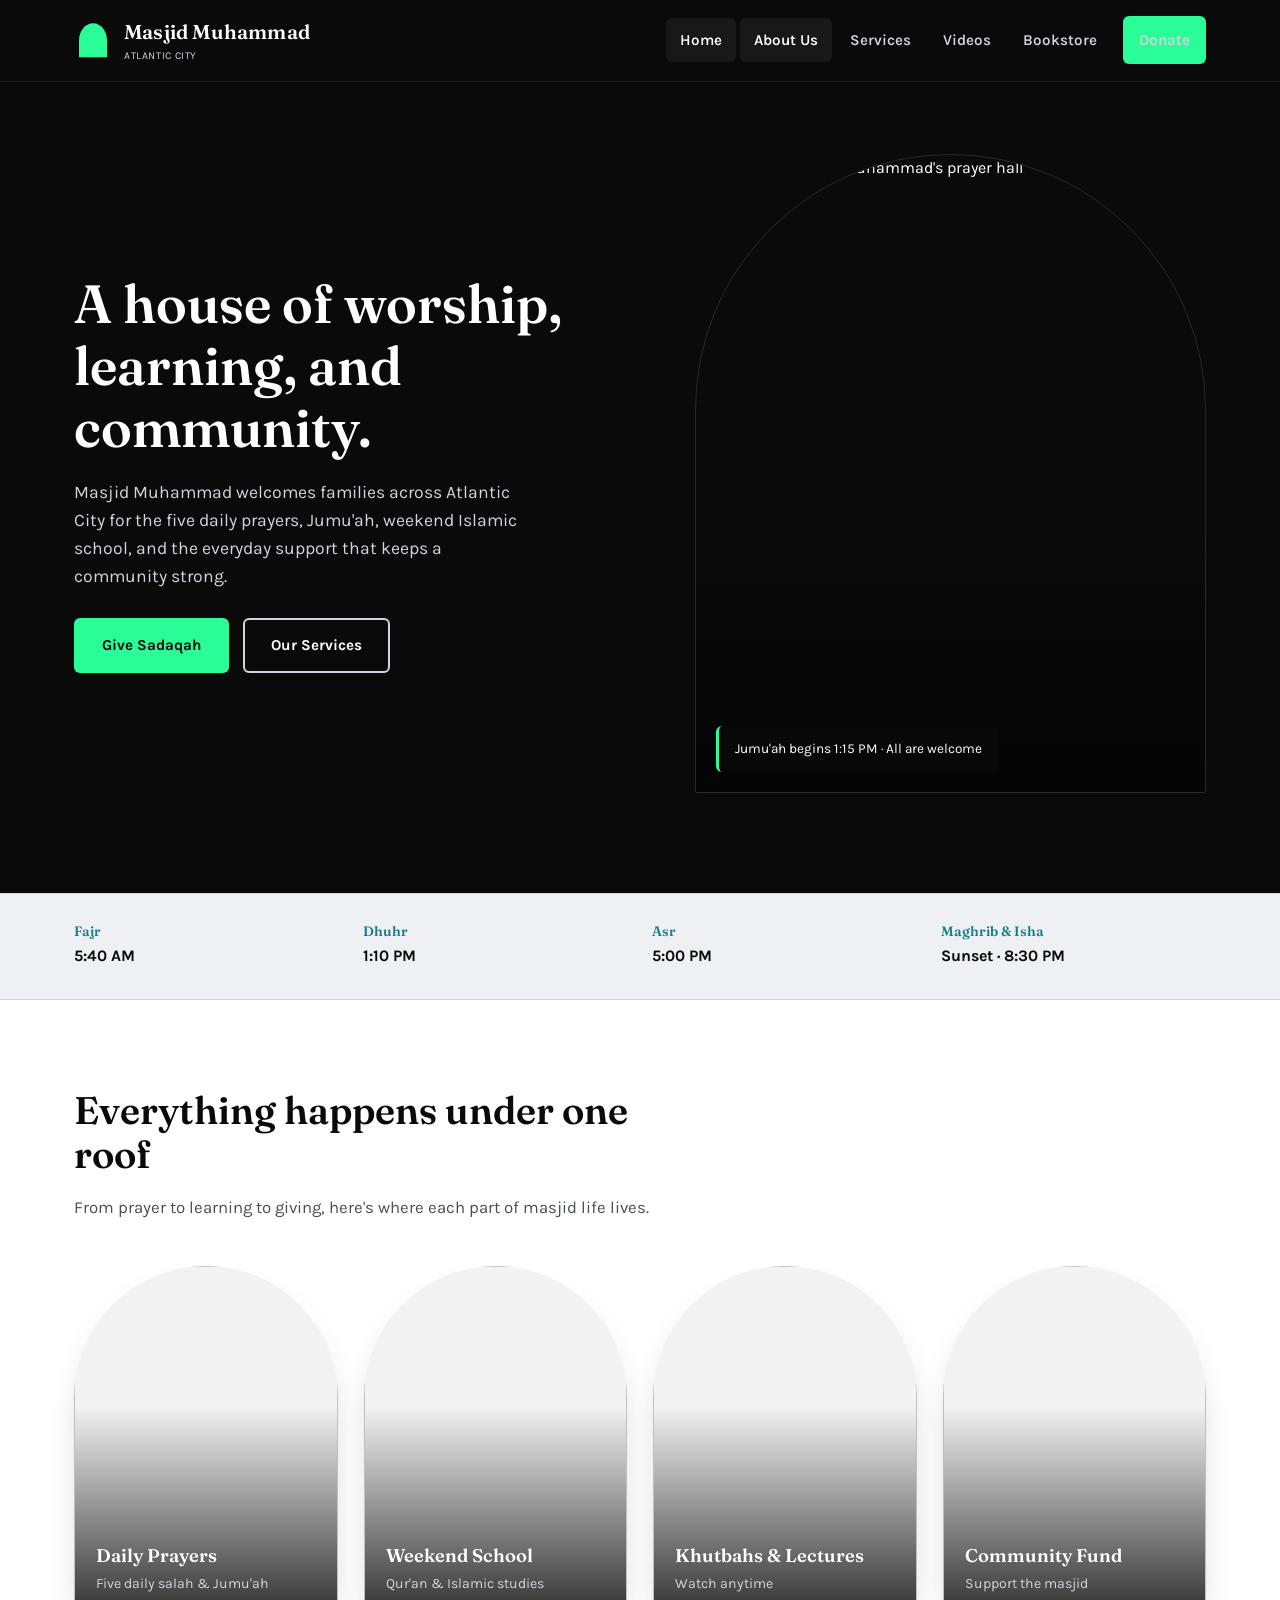
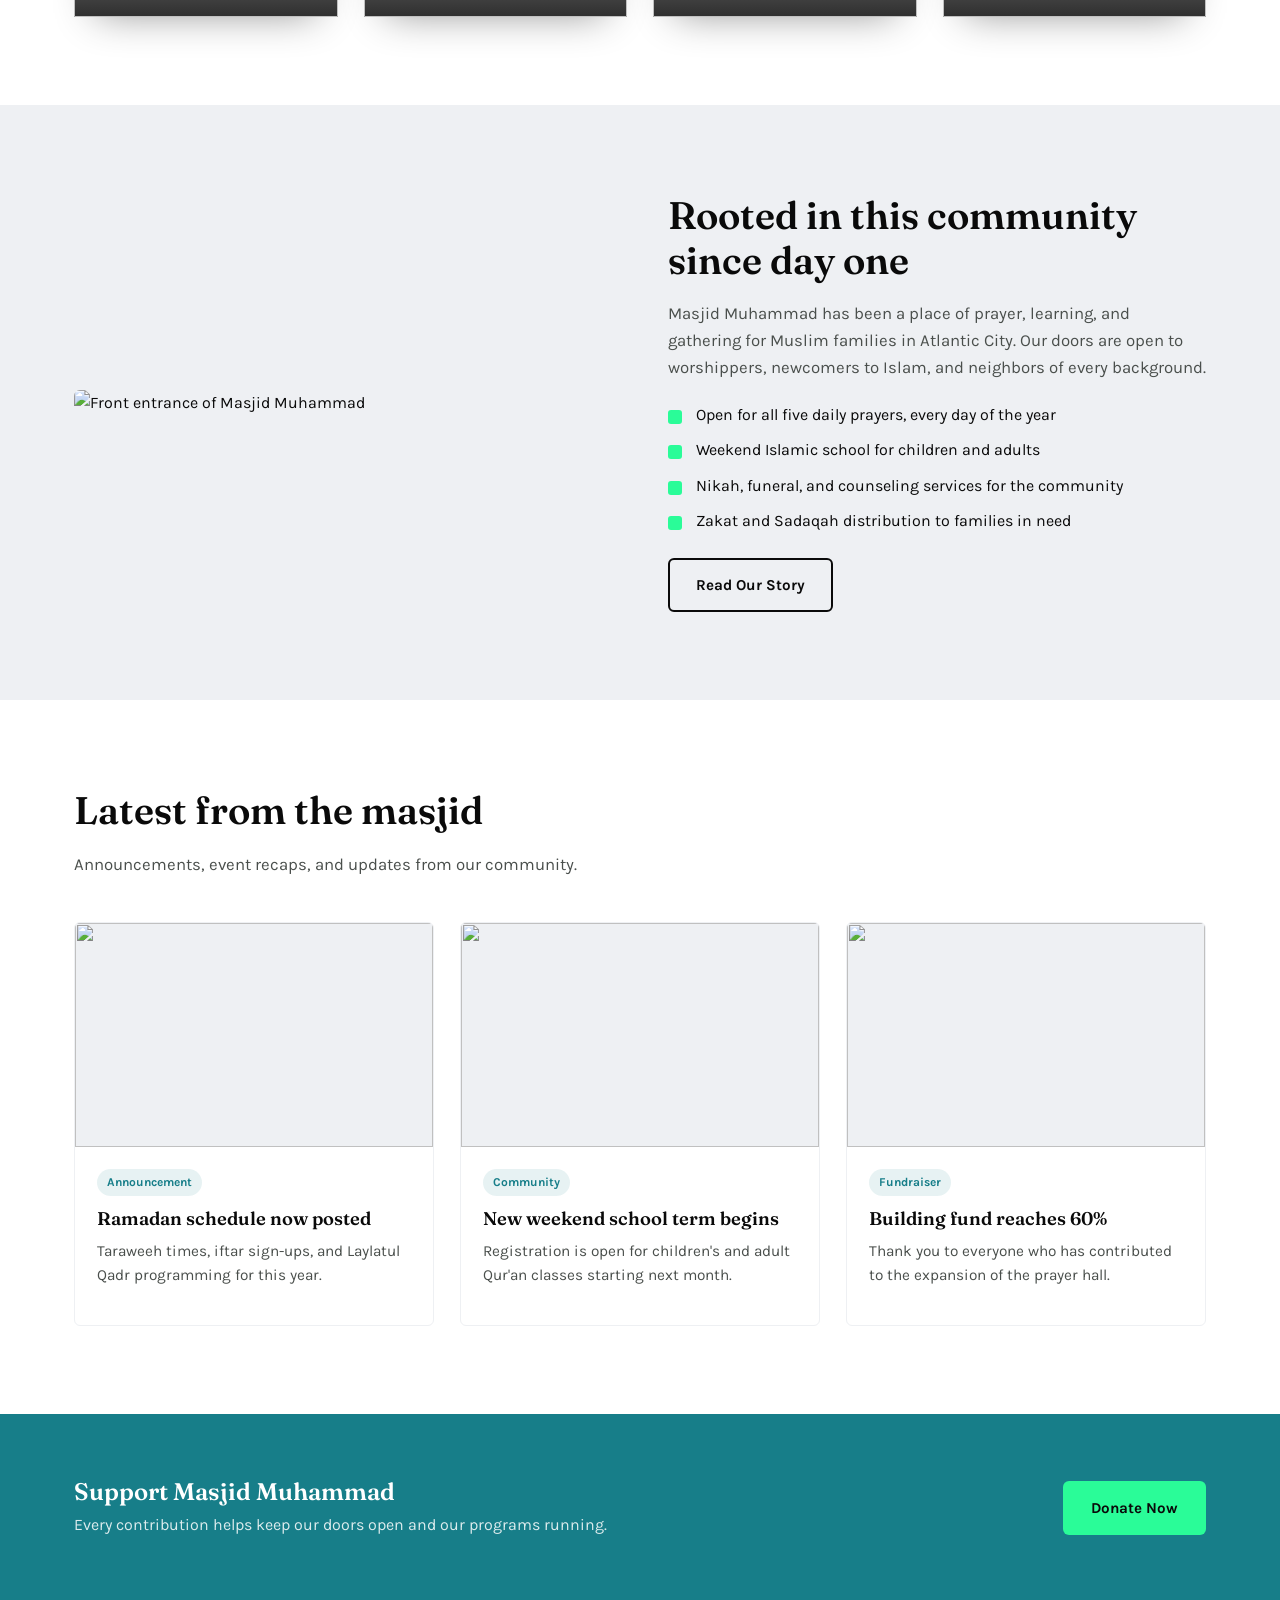
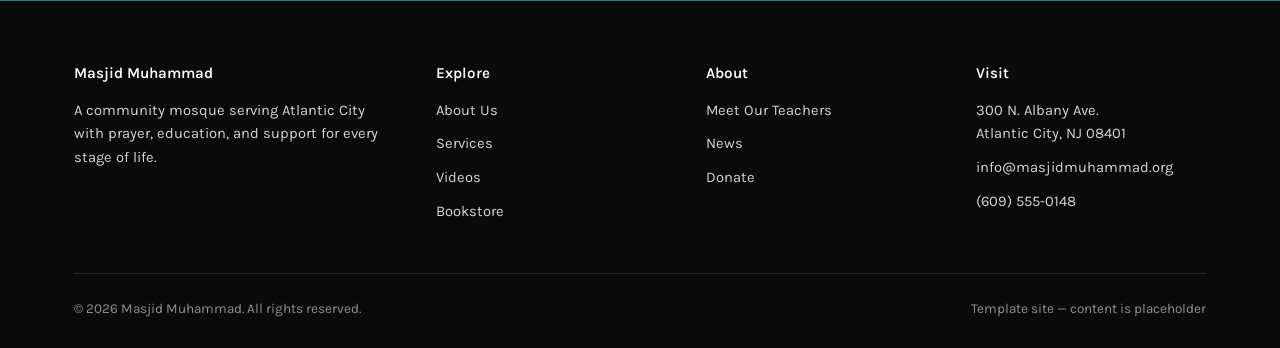
==== index.html @ 42c48ae3 "sandbox design. Will most likely do a full revamp redesign. This design is just for brainstorming pu" ====
<!doctype html>
<html lang="en">
<head>
<meta charset="UTF-8">
<meta name="viewport" content="width=device-width, initial-scale=1.0">
<title>Masjid Muhammad — Home</title>
<meta name="description" content="Masjid Muhammad is a community mosque offering daily prayers, weekend school, community services, and events for all.">
<link rel="preconnect" href="https://fonts.googleapis.com">
<link href="https://fonts.googleapis.com/css2?family=Fraunces:opsz,wght@9..144,500;9..144,600;9..144,700&family=Karla:wght@400;500;700;800&display=swap" rel="stylesheet">
<link rel="stylesheet" href="assets/style.css">
</head>
<body>

<header class="site-header">
  <div class="nav-row">
    <a href="index.html" class="brand">
      <span class="brand-mark" aria-hidden="true"></span>
      <span class="brand-text">Masjid Muhammad<small>ATLANTIC CITY</small></span>
    </a>
    <button class="nav-toggle" aria-label="Toggle menu" aria-expanded="false"><span></span></button>
    <nav class="main-nav">
      <ul>
        <li><a href="index.html">Home</a></li>
        <li class="has-dropdown">
          <a href="about/index.html">About Us</a>
          <div class="dropdown">
            <a href="about/index.html">Our Story</a>
            <a href="about/teachers.html">Meet Our Teachers</a>
            <a href="about/news.html">News</a>
          </div>
        </li>
        <li><a href="services.html">Services</a></li>
        <li><a href="videos.html">Videos</a></li>
        <li><a href="bookstore.html">Bookstore</a></li>
        <li class="nav-donate"><a href="donate.html" class="btn btn-primary">Donate</a></li>
      </ul>
    </nav>
  </div>
</header>

<section class="hero">
  <div class="container">
    <div class="hero-eyebrow-free">
      <h1>A house of worship, learning, and community.</h1>
      <p class="lede">Masjid Muhammad welcomes families across Atlantic City for the five daily prayers, Jumu'ah, weekend Islamic school, and the everyday support that keeps a community strong.</p>
      <div class="hero-actions">
        <a href="donate.html" class="btn btn-primary">Give Sadaqah</a>
        <a href="services.html" class="btn btn-outline">Our Services</a>
      </div>
    </div>
    <div class="hero-arch">
      <img src="https://picsum.photos/seed/masjid-hero/800/1000" alt="Interior of Masjid Muhammad's prayer hall">
      <div class="hero-badge">Jumu'ah begins 1:15 PM · All are welcome</div>
    </div>
  </div>
</section>

<div class="info-strip">
  <div class="container">
    <div class="info-item"><h4>Fajr</h4><p>5:40 AM</p></div>
    <div class="info-item"><h4>Dhuhr</h4><p>1:10 PM</p></div>
    <div class="info-item"><h4>Asr</h4><p>5:00 PM</p></div>
    <div class="info-item"><h4>Maghrib &amp; Isha</h4><p>Sunset · 8:30 PM</p></div>
  </div>
</div>

<section>
  <div class="container">
    <div class="section-head">
      <h2>Everything happens under one roof</h2>
      <p>From prayer to learning to giving, here's where each part of masjid life lives.</p>
    </div>
    <div class="box-grid">
      <a class="image-box" href="services.html">
        <img src="https://picsum.photos/seed/prayerhall/500/650" alt="">
        <div class="image-box-label"><h3>Daily Prayers</h3><span>Five daily salah &amp; Jumu'ah</span></div>
      </a>
      <a class="image-box" href="about/teachers.html">
        <img src="https://picsum.photos/seed/madrasa/500/650" alt="">
        <div class="image-box-label"><h3>Weekend School</h3><span>Qur'an &amp; Islamic studies</span></div>
      </a>
      <a class="image-box" href="videos.html">
        <img src="https://picsum.photos/seed/khutbah/500/650" alt="">
        <div class="image-box-label"><h3>Khutbahs &amp; Lectures</h3><span>Watch anytime</span></div>
      </a>
      <a class="image-box" href="donate.html">
        <img src="https://picsum.photos/seed/community/500/650" alt="">
        <div class="image-box-label"><h3>Community Fund</h3><span>Support the masjid</span></div>
      </a>
    </div>
  </div>
</section>

<section style="background:var(--slate-dim)">
  <div class="container two-col">
    <div>
      <img src="https://picsum.photos/seed/masjidexterior/700/500" alt="Front entrance of Masjid Muhammad" style="border-radius:var(--radius-sm);box-shadow:var(--shadow)">
    </div>
    <div>
      <div class="section-head" style="margin-bottom:20px">
        <h2>Rooted in this community since day one</h2>
        <p>Masjid Muhammad has been a place of prayer, learning, and gathering for Muslim families in Atlantic City. Our doors are open to worshippers, newcomers to Islam, and neighbors of every background.</p>
      </div>
      <ul class="list-check">
        <li>Open for all five daily prayers, every day of the year</li>
        <li>Weekend Islamic school for children and adults</li>
        <li>Nikah, funeral, and counseling services for the community</li>
        <li>Zakat and Sadaqah distribution to families in need</li>
      </ul>
      <div style="margin-top:24px"><a href="about/index.html" class="btn btn-dark">Read Our Story</a></div>
    </div>
  </div>
</section>

<section>
  <div class="container">
    <div class="section-head">
      <h2>Latest from the masjid</h2>
      <p>Announcements, event recaps, and updates from our community.</p>
    </div>
    <div class="card-grid cols-3">
      <a class="card" href="about/news.html">
        <div class="card-media"><img src="https://picsum.photos/seed/news1/500/320" alt=""></div>
        <div class="card-body">
          <span class="card-tag">Announcement</span>
          <h3>Ramadan schedule now posted</h3>
          <p>Taraweeh times, iftar sign-ups, and Laylatul Qadr programming for this year.</p>
        </div>
      </a>
      <a class="card" href="about/news.html">
        <div class="card-media"><img src="https://picsum.photos/seed/news2/500/320" alt=""></div>
        <div class="card-body">
          <span class="card-tag">Community</span>
          <h3>New weekend school term begins</h3>
          <p>Registration is open for children's and adult Qur'an classes starting next month.</p>
        </div>
      </a>
      <a class="card" href="about/news.html">
        <div class="card-media"><img src="https://picsum.photos/seed/news3/500/320" alt=""></div>
        <div class="card-body">
          <span class="card-tag">Fundraiser</span>
          <h3>Building fund reaches 60%</h3>
          <p>Thank you to everyone who has contributed to the expansion of the prayer hall.</p>
        </div>
      </a>
    </div>
  </div>
</section>

<div class="band">
  <div class="container">
    <div>
      <h2>Support Masjid Muhammad</h2>
      <p>Every contribution helps keep our doors open and our programs running.</p>
    </div>
    <a href="donate.html" class="btn btn-primary">Donate Now</a>
  </div>
</div>

<footer class="site-footer">
  <div class="container">
    <div class="footer-grid">
      <div class="footer-brand">
        <h4>Masjid Muhammad</h4>
        <p>A community mosque serving Atlantic City with prayer, education, and support for every stage of life.</p>
      </div>
      <div>
        <h4>Explore</h4>
        <ul>
          <li><a href="about/index.html">About Us</a></li>
          <li><a href="services.html">Services</a></li>
          <li><a href="videos.html">Videos</a></li>
          <li><a href="bookstore.html">Bookstore</a></li>
        </ul>
      </div>
      <div>
        <h4>About</h4>
        <ul>
          <li><a href="about/teachers.html">Meet Our Teachers</a></li>
          <li><a href="about/news.html">News</a></li>
          <li><a href="donate.html">Donate</a></li>
        </ul>
      </div>
      <div>
        <h4>Visit</h4>
        <ul>
          <li>300 N. Albany Ave.<br>Atlantic City, NJ 08401</li>
          <li>info@masjidmuhammad.org</li>
          <li>(609) 555-0148</li>
        </ul>
      </div>
    </div>
    <div class="footer-bottom">
      <span>&copy; 2026 Masjid Muhammad. All rights reserved.</span>
      <span>Template site — content is placeholder</span>
    </div>
  </div>
</footer>

<script src="assets/script.js"></script>
</body>
</html>
---- assets/style.css ----
/* =========================================================
   Masjid Muhammad — shared styles
   Palette: Black / Spring Green / Emerald / Pale Slate / Teal
   Type: Fraunces (display) + Karla (body)
   Motif: mihrab arch, used for image frames + dividers
   ========================================================= */

:root{
  --ink:        #0a0a0a;
  --ink-soft:   #171a18;
  --white:      #ffffff;
  --slate:      #d2d5dd;
  --slate-dim:  #eef0f3;
  --spring:     #2afc98;
  --emerald:    #16c172;
  --teal:       #177e89;

  --font-display: "Fraunces", Georgia, serif;
  --font-body: "Karla", -apple-system, BlinkMacSystemFont, sans-serif;

  --arch: 999px 999px 8px 8px;
  --radius-sm: 6px;
  --container: 1180px;

  --shadow: 0 18px 40px -22px rgba(0,0,0,0.45);
}

*,*::before,*::after{ box-sizing: border-box; }
html{ scroll-behavior: smooth; }
body{
  margin:0;
  font-family: var(--font-body);
  color: var(--ink);
  background: var(--white);
  line-height: 1.6;
  -webkit-font-smoothing: antialiased;
}
img{ max-width:100%; display:block; }
a{ color:inherit; text-decoration:none; }
ul{ margin:0; padding:0; list-style:none; }
h1,h2,h3,h4{
  font-family: var(--font-display);
  font-weight: 600;
  line-height: 1.15;
  margin: 0 0 0.5em;
  color: var(--ink);
}
p{ margin:0 0 1em; }
.container{
  max-width: var(--container);
  margin: 0 auto;
  padding: 0 24px;
}
section{ padding: 88px 0; }
@media (max-width: 720px){ section{ padding: 56px 0; } }

:focus-visible{
  outline: 3px solid var(--teal);
  outline-offset: 3px;
}

@media (prefers-reduced-motion: reduce){
  *{ animation-duration: 0.001ms !important; transition-duration: 0.001ms !important; scroll-behavior:auto !important; }
}

/* ---------- Buttons ---------- */
.btn{
  display:inline-flex;
  align-items:center;
  gap:8px;
  font-family: var(--font-body);
  font-weight: 700;
  font-size: 0.95rem;
  padding: 13px 26px;
  border-radius: var(--radius-sm);
  border: 2px solid transparent;
  cursor:pointer;
  transition: transform 0.15s ease, background 0.2s ease, border-color .2s ease, color .2s ease;
}
.btn:hover{ transform: translateY(-2px); }
.btn-primary{ background: var(--spring); color: var(--ink); }
.btn-primary:hover{ background: var(--emerald); color: var(--white); }
.btn-outline{ border-color: var(--slate); color: var(--white); }
.btn-outline:hover{ border-color: var(--spring); color: var(--spring); }
.btn-dark{ border-color: var(--ink); color: var(--ink); }
.btn-dark:hover{ background: var(--ink); color: var(--white); }
.btn-teal{ background: var(--teal); color: var(--white); }
.btn-teal:hover{ background: var(--ink); }

/* ---------- Header / Nav ---------- */
.site-header{
  position: sticky; top:0; z-index: 100;
  background: var(--ink);
  border-bottom: 1px solid rgba(255,255,255,0.08);
}
.nav-row{
  display:flex; align-items:center; justify-content:space-between;
  padding: 16px 24px;
  max-width: var(--container);
  margin: 0 auto;
}
.brand{
  display:flex; align-items:center; gap:12px;
  color: var(--white);
}
.brand-mark{
  width:38px; height:38px; flex:none;
  background: var(--spring);
  clip-path: path("M19 2 C 27 2 33 10 33 19 L33 36 L5 36 L5 19 C5 10 11 2 19 2 Z");
}
.brand-text{
  font-family: var(--font-display);
  font-size: 1.25rem;
  font-weight: 600;
  letter-spacing: 0.2px;
}
.brand-text small{
  display:block;
  font-family: var(--font-body);
  font-size: 0.65rem;
  font-weight: 400;
  color: var(--slate);
  letter-spacing: 0.06em;
}
.main-nav{ display:flex; align-items:center; gap: 4px; }
.main-nav > ul{ display:flex; align-items:center; gap:4px; }
.main-nav a{
  color: var(--slate);
  font-weight: 600;
  font-size: 0.95rem;
  padding: 10px 14px;
  border-radius: var(--radius-sm);
  transition: color .2s ease, background .2s ease;
  display:block;
}
.main-nav a:hover, .main-nav a.active{ color: var(--white); background: rgba(255,255,255,0.06); }
.has-dropdown{ position:relative; }
.dropdown{
  position:absolute; top: calc(100% + 8px); left:0;
  background: var(--white);
  min-width: 210px;
  border-radius: var(--radius-sm);
  box-shadow: var(--shadow);
  padding: 8px;
  opacity:0; visibility:hidden; transform: translateY(6px);
  transition: opacity .18s ease, transform .18s ease, visibility .18s ease;
}
.has-dropdown:hover .dropdown,
.has-dropdown:focus-within .dropdown{ opacity:1; visibility:visible; transform: translateY(0); }
.dropdown a{ color: var(--ink); padding: 10px 12px; }
.dropdown a:hover{ background: var(--slate-dim); color: var(--ink); }
.nav-donate{ margin-left: 8px; }
.nav-toggle{
  display:none;
  background:none; border:none; color:var(--white);
  width:40px; height:40px; cursor:pointer;
  align-items:center; justify-content:center;
}
.nav-toggle span, .nav-toggle::before, .nav-toggle::after{
  content:""; display:block; width:22px; height:2px; background: var(--white);
  transition: transform .2s ease, opacity .2s ease;
}
.nav-toggle span{ margin: 5px 0; }

@media (max-width: 940px){
  .nav-toggle{ display:flex; flex-direction:column; }
  .main-nav{
    position:fixed; inset: 65px 0 0 0;
    background: var(--ink);
    flex-direction:column; align-items:stretch;
    padding: 12px 24px 32px;
    transform: translateX(100%);
    transition: transform .25s ease;
    overflow-y:auto;
  }
  .main-nav.open{ transform: translateX(0); }
  .main-nav > ul{ flex-direction:column; align-items:stretch; gap:0; }
  .main-nav a{ padding: 14px 8px; border-bottom: 1px solid rgba(255,255,255,0.08); border-radius:0; }
  .dropdown{
    position:static; opacity:1; visibility:visible; transform:none;
    box-shadow:none; background:transparent; padding: 0 0 0 14px; display:none;
  }
  .has-dropdown.open .dropdown{ display:block; }
  .nav-donate{ margin: 14px 0 0; }
  .nav-donate .btn{ width:100%; justify-content:center; }
}

/* ---------- Hero ---------- */
.hero{
  background: var(--ink);
  color: var(--white);
  padding: 72px 0 100px;
  position:relative;
  overflow:hidden;
}
.hero .container{
  display:grid; grid-template-columns: 1.05fr 0.95fr; gap: 56px; align-items:center;
}
.hero-eyebrow-free h1{
  font-size: clamp(2.4rem, 4.2vw, 3.6rem);
  color: var(--white);
  margin-bottom: 0.35em;
}
.hero p.lede{ color: var(--slate); font-size: 1.1rem; max-width: 46ch; }
.hero-actions{ display:flex; gap:14px; flex-wrap:wrap; margin-top: 28px; }
.hero-arch{
  position:relative;
  aspect-ratio: 4/5;
  border-radius: var(--arch);
  overflow:hidden;
  border: 1px solid rgba(255,255,255,0.12);
}
.hero-arch img{ width:100%; height:100%; object-fit:cover; }
.hero-arch::after{
  content:"";
  position:absolute; inset:0;
  background: linear-gradient(180deg, rgba(0,0,0,0) 55%, rgba(0,0,0,0.55) 100%);
}
.hero-badge{
  position:absolute; left:20px; bottom:20px; z-index:2;
  background: rgba(10,10,10,0.7);
  backdrop-filter: blur(6px);
  color: var(--white);
  padding: 12px 16px;
  border-radius: var(--radius-sm);
  font-size: 0.85rem;
  border-left: 3px solid var(--spring);
}
@media (max-width: 900px){
  .hero .container{ grid-template-columns: 1fr; }
  .hero-arch{ order:-1; max-width: 340px; margin: 0 auto; }
}

/* ---------- Section headings ---------- */
.section-head{ max-width: 620px; margin-bottom: 44px; }
.section-head h2{ font-size: clamp(1.8rem, 3vw, 2.4rem); }
.section-head p{ color:#4a4f4c; font-size: 1.05rem; }
.section-head.on-dark p{ color: var(--slate); }
.section-head.center{ margin-left:auto; margin-right:auto; text-align:center; }

/* ---------- Image box grid (home) ---------- */
.box-grid{
  display:grid; grid-template-columns: repeat(4, 1fr); gap: 26px;
}
@media (max-width: 980px){ .box-grid{ grid-template-columns: repeat(2, 1fr); } }
@media (max-width: 560px){ .box-grid{ grid-template-columns: 1fr; } }

.image-box{
  position:relative;
  border-radius: var(--arch);
  overflow:hidden;
  aspect-ratio: 3/4;
  color: var(--white);
  box-shadow: var(--shadow);
}
.image-box img{ position:absolute; inset:0; width:100%; height:100%; object-fit:cover; transition: transform .4s ease; }
.image-box:hover img{ transform: scale(1.06); }
.image-box::before{
  content:"";
  position:absolute; inset:0;
  background: linear-gradient(180deg, rgba(10,10,10,0.05) 40%, rgba(10,10,10,0.85) 100%);
}
.image-box-label{
  position:absolute; left:0; right:0; bottom:0; padding: 22px;
  z-index:2;
}
.image-box-label h3{ color:var(--white); font-size:1.15rem; margin-bottom:4px; }
.image-box-label span{ color: var(--slate); font-size: 0.88rem; }

/* ---------- Cards ---------- */
.card-grid{ display:grid; gap:26px; }
.cols-3{ grid-template-columns: repeat(3, 1fr); }
.cols-2{ grid-template-columns: repeat(2, 1fr); }
@media (max-width: 900px){ .cols-3, .cols-2{ grid-template-columns: 1fr 1fr; } }
@media (max-width: 640px){ .cols-3, .cols-2{ grid-template-columns: 1fr; } }

.card{
  background: var(--white);
  border: 1px solid var(--slate-dim);
  border-radius: var(--radius-sm);
  overflow:hidden;
  display:flex; flex-direction:column;
}
.card-media{ aspect-ratio: 16/10; overflow:hidden; background: var(--slate-dim); }
.card-media img{ width:100%; height:100%; object-fit:cover; }
.card-body{ padding: 22px; flex:1; display:flex; flex-direction:column; }
.card-body h3{ font-size: 1.15rem; }
.card-body p{ color:#4a4f4c; font-size: 0.96rem; flex:1; }
.card-tag{
  align-self:flex-start;
  font-size: 0.75rem; font-weight:700;
  color: var(--teal);
  background: rgba(23,126,137,0.1);
  padding: 4px 10px; border-radius: 999px;
  margin-bottom: 12px;
}

/* ---------- Divider (arch silhouette) ---------- */
.arch-divider{
  height: 46px;
  background:
    radial-gradient(circle at 10% 0, transparent 22px, var(--ink) 23px) 0 0/64px 46px repeat-x;
}
.arch-divider.flip{ transform: scaleY(-1); }

/* ---------- Band (dark cta) ---------- */
.band{
  background: var(--teal);
  color: var(--white);
  padding: 64px 0;
}
.band .container{
  display:flex; align-items:center; justify-content:space-between; gap: 24px; flex-wrap:wrap;
}
.band h2{ color:var(--white); margin-bottom:6px; }
.band p{ color: rgba(255,255,255,0.85); margin:0; }

/* ---------- Info strip ---------- */
.info-strip{
  background: var(--slate-dim);
  border-top: 1px solid var(--slate);
  border-bottom: 1px solid var(--slate);
}
.info-strip .container{
  display:grid; grid-template-columns: repeat(4,1fr); gap: 24px; padding-top: 30px; padding-bottom:30px;
}
@media (max-width:800px){ .info-strip .container{ grid-template-columns: 1fr 1fr; } }
.info-item h4{ font-size: 0.85rem; text-transform:none; color: var(--teal); margin-bottom:4px; }
.info-item p{ margin:0; font-weight:700; }

/* ---------- Footer ---------- */
.site-footer{ background: var(--ink); color: var(--slate); padding: 64px 0 28px; }
.footer-grid{
  display:grid; grid-template-columns: 1.4fr 1fr 1fr 1fr; gap: 40px;
  padding-bottom: 40px; border-bottom: 1px solid rgba(255,255,255,0.1);
}
@media (max-width: 800px){ .footer-grid{ grid-template-columns: 1fr 1fr; } }
@media (max-width: 480px){ .footer-grid{ grid-template-columns: 1fr; } }
.footer-grid h4{ color: var(--white); font-family: var(--font-body); font-size: 0.95rem; margin-bottom: 16px; }
.footer-grid li{ margin-bottom: 10px; font-size: 0.92rem; }
.footer-grid a:hover{ color: var(--spring); }
.footer-bottom{
  display:flex; justify-content:space-between; flex-wrap:wrap; gap:12px;
  padding-top: 24px; font-size: 0.85rem; color: rgba(255,255,255,0.55);
}
.footer-brand p{ color: var(--slate); max-width: 34ch; font-size: 0.92rem; }

/* ---------- Page hero (interior pages) ---------- */
.page-hero{
  background: var(--ink); color: var(--white);
  padding: 64px 0 48px;
}
.page-hero h1{ color: var(--white); font-size: clamp(2rem, 3.6vw, 2.8rem); }
.page-hero .crumb{ color: var(--slate); font-size: 0.9rem; margin-bottom: 14px; }
.page-hero .crumb a:hover{ color: var(--spring); }
.page-hero p{ color: var(--slate); max-width: 60ch; margin:0; }

/* ---------- Utility ---------- */
.pill-nav{ display:flex; gap:10px; flex-wrap:wrap; }
.pill-nav button{
  font-family: var(--font-body); font-weight:700; font-size:0.88rem;
  padding: 9px 18px; border-radius:999px; border:1px solid var(--slate);
  background: var(--white); cursor:pointer; transition: all .2s ease;
}
.pill-nav button.active, .pill-nav button:hover{ background: var(--ink); color:var(--white); border-color:var(--ink); }

.two-col{ display:grid; grid-template-columns: 1fr 1fr; gap: 56px; align-items:center; }
@media (max-width: 860px){ .two-col{ grid-template-columns: 1fr; } }

.list-check li{ padding-left: 28px; position:relative; margin-bottom:10px; }
.list-check li::before{
  content:""; position:absolute; left:0; top:8px; width:14px; height:14px;
  border-radius:3px; background: var(--spring);
}
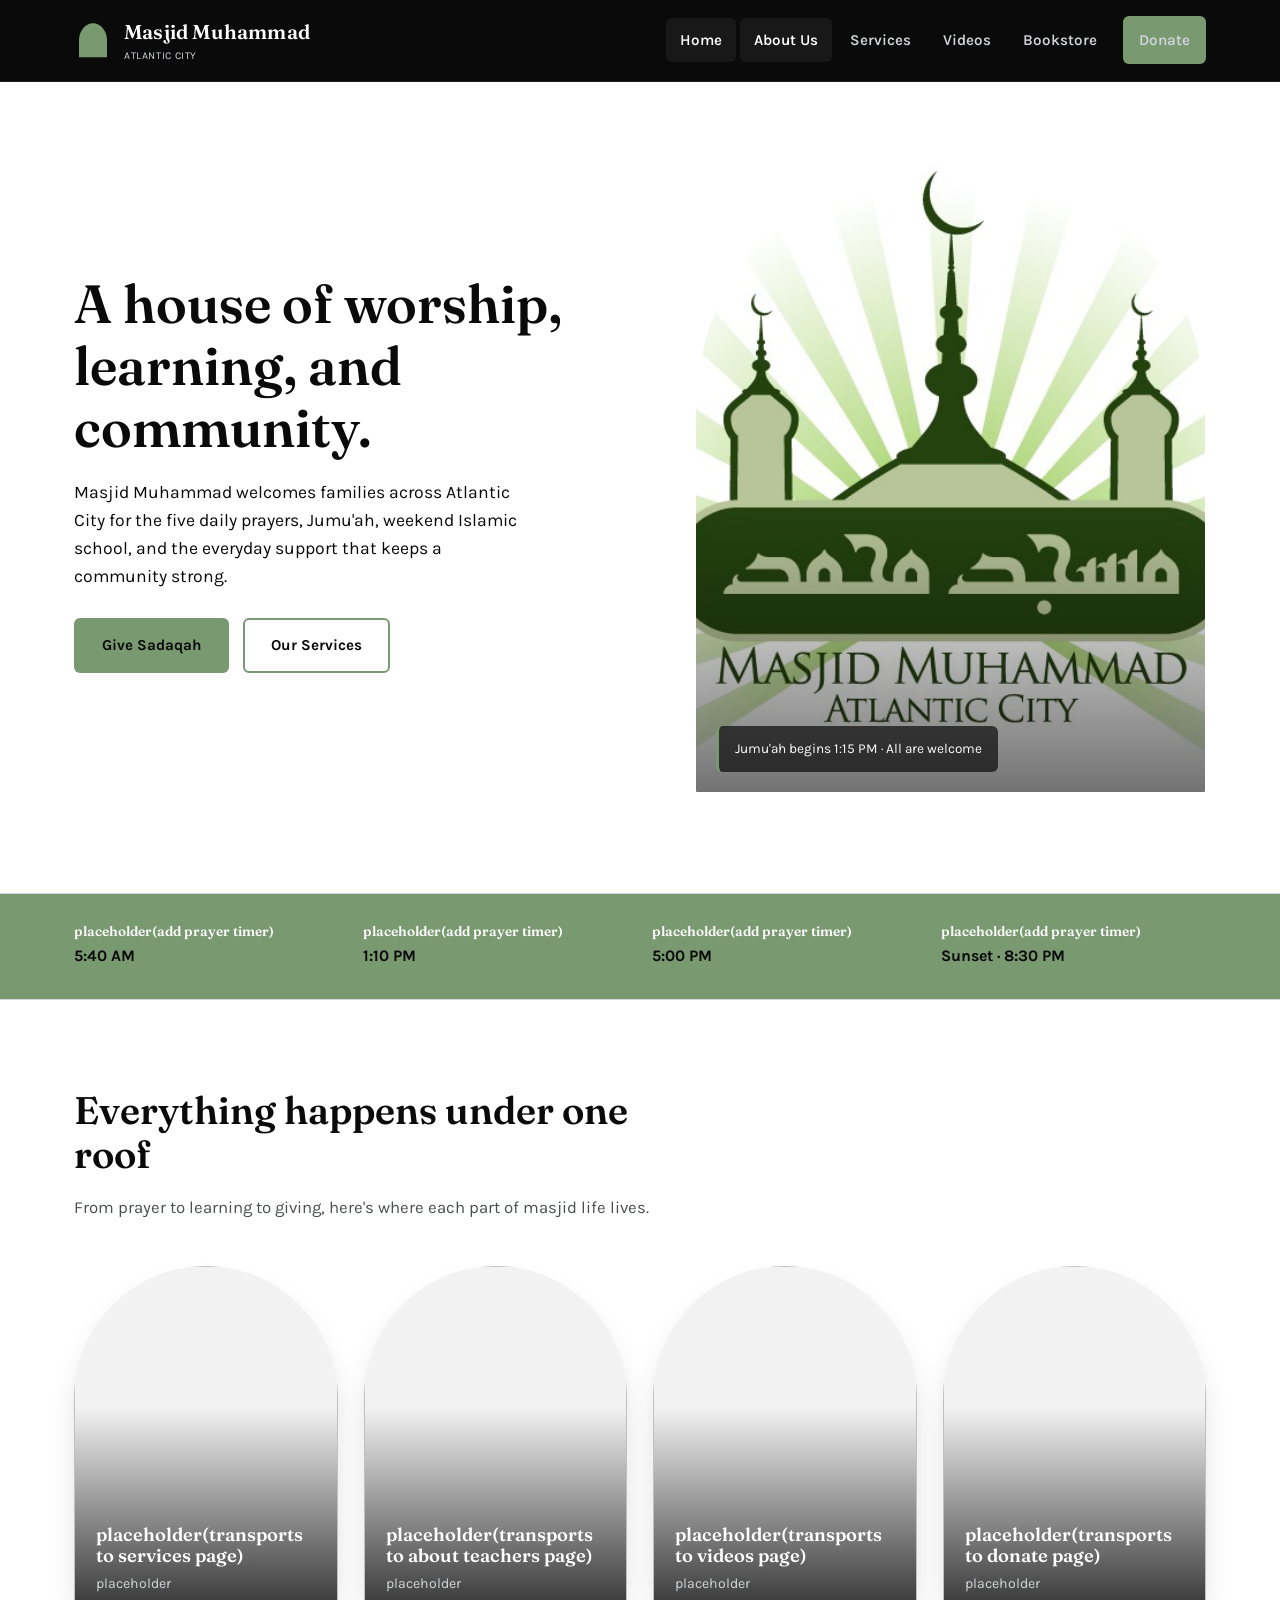
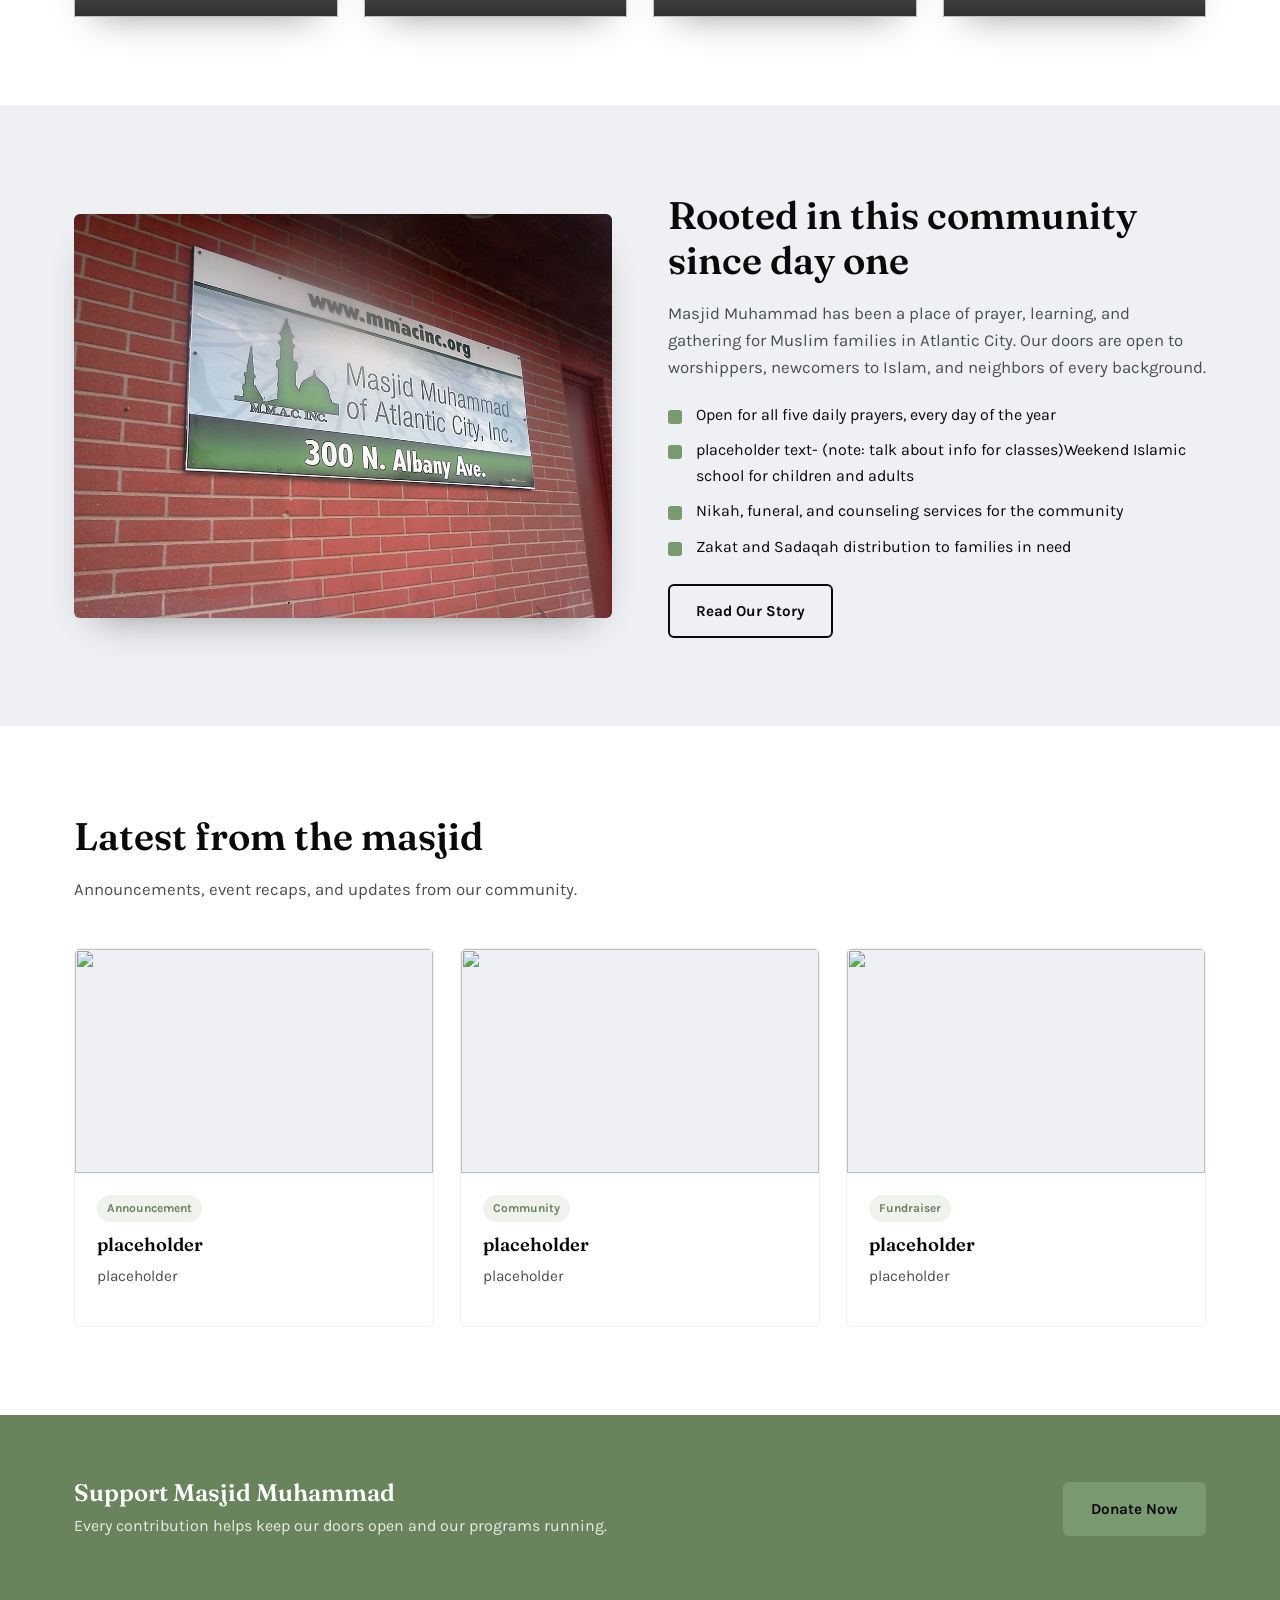
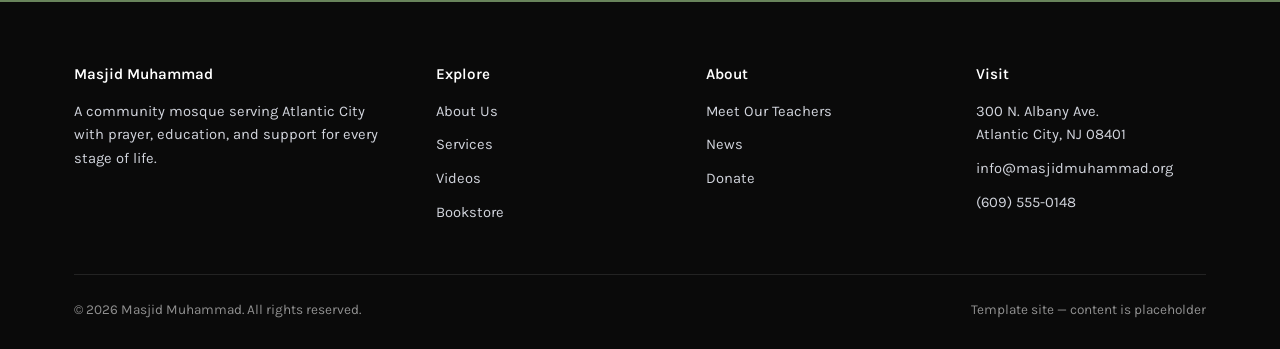
==== commit 0e2e1624: "finished the first outline, mostly working on the home page as of now, used ai to make cards and do " ====
--- a/index.html
+++ b/index.html
@@ -49,7 +49,7 @@
       </div>
     </div>
     <div class="hero-arch">
-      <img src="https://picsum.photos/seed/masjid-hero/800/1000" alt="Interior of Masjid Muhammad's prayer hall">
+      <img src="images/logo-mm.jpeg" alt="Interior of Masjid Muhammad's prayer hall">
       <div class="hero-badge">Jumu'ah begins 1:15 PM · All are welcome</div>
     </div>
   </div>
@@ -57,10 +57,10 @@
 
 <div class="info-strip">
   <div class="container">
-    <div class="info-item"><h4>Fajr</h4><p>5:40 AM</p></div>
-    <div class="info-item"><h4>Dhuhr</h4><p>1:10 PM</p></div>
-    <div class="info-item"><h4>Asr</h4><p>5:00 PM</p></div>
-    <div class="info-item"><h4>Maghrib &amp; Isha</h4><p>Sunset · 8:30 PM</p></div>
+    <div class="info-item"><h4>placeholder(add prayer timer)</h4><p>5:40 AM</p></div>
+    <div class="info-item"><h4>placeholder(add prayer timer)</h4><p>1:10 PM</p></div>
+    <div class="info-item"><h4>placeholder(add prayer timer)</h4><p>5:00 PM</p></div>
+    <div class="info-item"><h4>placeholder(add prayer timer)  </h4><p>Sunset · 8:30 PM</p></div>
   </div>
 </div>
 
@@ -73,19 +73,19 @@
     <div class="box-grid">
       <a class="image-box" href="services.html">
         <img src="https://picsum.photos/seed/prayerhall/500/650" alt="">
-        <div class="image-box-label"><h3>Daily Prayers</h3><span>Five daily salah &amp; Jumu'ah</span></div>
+        <div class="image-box-label"><h3>placeholder(transports to services page)</h3><span>placeholder</span></div>
       </a>
       <a class="image-box" href="about/teachers.html">
         <img src="https://picsum.photos/seed/madrasa/500/650" alt="">
-        <div class="image-box-label"><h3>Weekend School</h3><span>Qur'an &amp; Islamic studies</span></div>
+        <div class="image-box-label"><h3>placeholder(transports to about teachers page)</h3><span>placeholder</span></div>
       </a>
       <a class="image-box" href="videos.html">
         <img src="https://picsum.photos/seed/khutbah/500/650" alt="">
-        <div class="image-box-label"><h3>Khutbahs &amp; Lectures</h3><span>Watch anytime</span></div>
+        <div class="image-box-label"><h3>placeholder(transports to videos page)</h3><span>placeholder</span></div>
       </a>
       <a class="image-box" href="donate.html">
         <img src="https://picsum.photos/seed/community/500/650" alt="">
-        <div class="image-box-label"><h3>Community Fund</h3><span>Support the masjid</span></div>
+        <div class="image-box-label"><h3>placeholder(transports to donate page)</h3><span>placeholder</span></div>
       </a>
     </div>
   </div>
@@ -94,7 +94,7 @@
 <section style="background:var(--slate-dim)">
   <div class="container two-col">
     <div>
-      <img src="https://picsum.photos/seed/masjidexterior/700/500" alt="Front entrance of Masjid Muhammad" style="border-radius:var(--radius-sm);box-shadow:var(--shadow)">
+      <img src="/images/mmac.jpg" alt="Front entrance of Masjid Muhammad" style="border-radius:var(--radius-sm);box-shadow:var(--shadow)">
     </div>
     <div>
       <div class="section-head" style="margin-bottom:20px">
@@ -103,7 +103,7 @@
       </div>
       <ul class="list-check">
         <li>Open for all five daily prayers, every day of the year</li>
-        <li>Weekend Islamic school for children and adults</li>
+        <li>placeholder text- (note: talk about info for classes)Weekend Islamic school for children and adults</li>
         <li>Nikah, funeral, and counseling services for the community</li>
         <li>Zakat and Sadaqah distribution to families in need</li>
       </ul>
@@ -123,24 +123,24 @@
         <div class="card-media"><img src="https://picsum.photos/seed/news1/500/320" alt=""></div>
         <div class="card-body">
           <span class="card-tag">Announcement</span>
-          <h3>Ramadan schedule now posted</h3>
-          <p>Taraweeh times, iftar sign-ups, and Laylatul Qadr programming for this year.</p>
+          <h3>placeholder</h3>
+          <p>placeholder</p>
         </div>
       </a>
       <a class="card" href="about/news.html">
         <div class="card-media"><img src="https://picsum.photos/seed/news2/500/320" alt=""></div>
         <div class="card-body">
           <span class="card-tag">Community</span>
-          <h3>New weekend school term begins</h3>
-          <p>Registration is open for children's and adult Qur'an classes starting next month.</p>
+          <h3>placeholder</h3>
+          <p>placeholder</p>
         </div>
       </a>
       <a class="card" href="about/news.html">
         <div class="card-media"><img src="https://picsum.photos/seed/news3/500/320" alt=""></div>
         <div class="card-body">
           <span class="card-tag">Fundraiser</span>
-          <h3>Building fund reaches 60%</h3>
-          <p>Thank you to everyone who has contributed to the expansion of the prayer hall.</p>
+          <h3>placeholder</h3>
+          <p>placeholder</p>
         </div>
       </a>
     </div>
@@ -199,4 +199,4 @@
 
 <script src="assets/script.js"></script>
 </body>
-</html>
+</html>
--- a/assets/style.css
+++ b/assets/style.css
@@ -1,6 +1,6 @@
 /* =========================================================
    Masjid Muhammad — shared styles
-   Palette: Black / Spring Green / Emerald / Pale Slate / Teal
+   Palette: Black / Sage Green / Forest Green / Pale Slate / Dusty Olive
    Type: Fraunces (display) + Karla (body)
    Motif: mihrab arch, used for image frames + dividers
    ========================================================= */
@@ -11,9 +11,9 @@
   --white:      #ffffff;
   --slate:      #d2d5dd;
   --slate-dim:  #eef0f3;
-  --spring:     #2afc98;
-  --emerald:    #16c172;
-  --teal:       #177e89;
+  --sage-green:    #799970;
+  --forest-green:  #3B8830;
+  --dusty-olive:   #69845C;
 
   --font-display: "Fraunces", Georgia, serif;
   --font-body: "Karla", -apple-system, BlinkMacSystemFont, sans-serif;
@@ -55,7 +55,7 @@
 @media (max-width: 720px){ section{ padding: 56px 0; } }
 
 :focus-visible{
-  outline: 3px solid var(--teal);
+  outline: 3px solid var(--dusty-olive);
   outline-offset: 3px;
 }
 
@@ -78,14 +78,14 @@
   transition: transform 0.15s ease, background 0.2s ease, border-color .2s ease, color .2s ease;
 }
 .btn:hover{ transform: translateY(-2px); }
-.btn-primary{ background: var(--spring); color: var(--ink); }
-.btn-primary:hover{ background: var(--emerald); color: var(--white); }
-.btn-outline{ border-color: var(--slate); color: var(--white); }
-.btn-outline:hover{ border-color: var(--spring); color: var(--spring); }
+.btn-primary{ background: var(--sage-green); color: var(--ink); }
+.btn-primary:hover{ background: var(--forest-green); color: var(--white); }
+.btn-outline{ border-color: var(--sage-green); color: var(--ink); }
+.btn-outline:hover{ border-color: var(--forest-green); color: var(--sage-green); }
 .btn-dark{ border-color: var(--ink); color: var(--ink); }
 .btn-dark:hover{ background: var(--ink); color: var(--white); }
-.btn-teal{ background: var(--teal); color: var(--white); }
-.btn-teal:hover{ background: var(--ink); }
+.btn-dusty-olive{ background: var(--dusty-olive); color: var(--white); }
+.btn-dusty-olive:hover{ background: var(--ink); }
 
 /* ---------- Header / Nav ---------- */
 .site-header{
@@ -105,7 +105,7 @@
 }
 .brand-mark{
   width:38px; height:38px; flex:none;
-  background: var(--spring);
+  background: var(--sage-green);
   clip-path: path("M19 2 C 27 2 33 10 33 19 L33 36 L5 36 L5 19 C5 10 11 2 19 2 Z");
 }
 .brand-text{
@@ -187,7 +187,7 @@
 
 /* ---------- Hero ---------- */
 .hero{
-  background: var(--ink);
+  background: var(--white);
   color: var(--white);
   padding: 72px 0 100px;
   position:relative;
@@ -198,10 +198,10 @@
 }
 .hero-eyebrow-free h1{
   font-size: clamp(2.4rem, 4.2vw, 3.6rem);
-  color: var(--white);
+  color: var(--ink);
   margin-bottom: 0.35em;
 }
-.hero p.lede{ color: var(--slate); font-size: 1.1rem; max-width: 46ch; }
+.hero p.lede{ color: var(--ink); font-size: 1.1rem; max-width: 46ch; }
 .hero-actions{ display:flex; gap:14px; flex-wrap:wrap; margin-top: 28px; }
 .hero-arch{
   position:relative;
@@ -224,7 +224,7 @@
   padding: 12px 16px;
   border-radius: var(--radius-sm);
   font-size: 0.85rem;
-  border-left: 3px solid var(--spring);
+  border-left: 3px solid var(--sage-green);
 }
 @media (max-width: 900px){
   .hero .container{ grid-template-columns: 1fr; }
@@ -289,8 +289,8 @@
 .card-tag{
   align-self:flex-start;
   font-size: 0.75rem; font-weight:700;
-  color: var(--teal);
-  background: rgba(23,126,137,0.1);
+  color: var(--dusty-olive);
+  background: rgba(105,132,92,0.1);
   padding: 4px 10px; border-radius: 999px;
   margin-bottom: 12px;
 }
@@ -305,7 +305,7 @@
 
 /* ---------- Band (dark cta) ---------- */
 .band{
-  background: var(--teal);
+  background: var(--dusty-olive);
   color: var(--white);
   padding: 64px 0;
 }
@@ -317,7 +317,7 @@
 
 /* ---------- Info strip ---------- */
 .info-strip{
-  background: var(--slate-dim);
+  background: var(--sage-green);
   border-top: 1px solid var(--slate);
   border-bottom: 1px solid var(--slate);
 }
@@ -325,7 +325,7 @@
   display:grid; grid-template-columns: repeat(4,1fr); gap: 24px; padding-top: 30px; padding-bottom:30px;
 }
 @media (max-width:800px){ .info-strip .container{ grid-template-columns: 1fr 1fr; } }
-.info-item h4{ font-size: 0.85rem; text-transform:none; color: var(--teal); margin-bottom:4px; }
+.info-item h4{ font-size: 0.85rem; text-transform:none; color: var(--white); margin-bottom:4px; }
 .info-item p{ margin:0; font-weight:700; }
 
 /* ---------- Footer ---------- */
@@ -338,7 +338,7 @@
 @media (max-width: 480px){ .footer-grid{ grid-template-columns: 1fr; } }
 .footer-grid h4{ color: var(--white); font-family: var(--font-body); font-size: 0.95rem; margin-bottom: 16px; }
 .footer-grid li{ margin-bottom: 10px; font-size: 0.92rem; }
-.footer-grid a:hover{ color: var(--spring); }
+.footer-grid a:hover{ color: var(--sage-green); }
 .footer-bottom{
   display:flex; justify-content:space-between; flex-wrap:wrap; gap:12px;
   padding-top: 24px; font-size: 0.85rem; color: rgba(255,255,255,0.55);
@@ -352,7 +352,7 @@
 }
 .page-hero h1{ color: var(--white); font-size: clamp(2rem, 3.6vw, 2.8rem); }
 .page-hero .crumb{ color: var(--slate); font-size: 0.9rem; margin-bottom: 14px; }
-.page-hero .crumb a:hover{ color: var(--spring); }
+.page-hero .crumb a:hover{ color: var(--sage-green); }
 .page-hero p{ color: var(--slate); max-width: 60ch; margin:0; }
 
 /* ---------- Utility ---------- */
@@ -370,5 +370,5 @@
 .list-check li{ padding-left: 28px; position:relative; margin-bottom:10px; }
 .list-check li::before{
   content:""; position:absolute; left:0; top:8px; width:14px; height:14px;
-  border-radius:3px; background: var(--spring);
-}
+  border-radius:3px; background: var(--sage-green);
+}
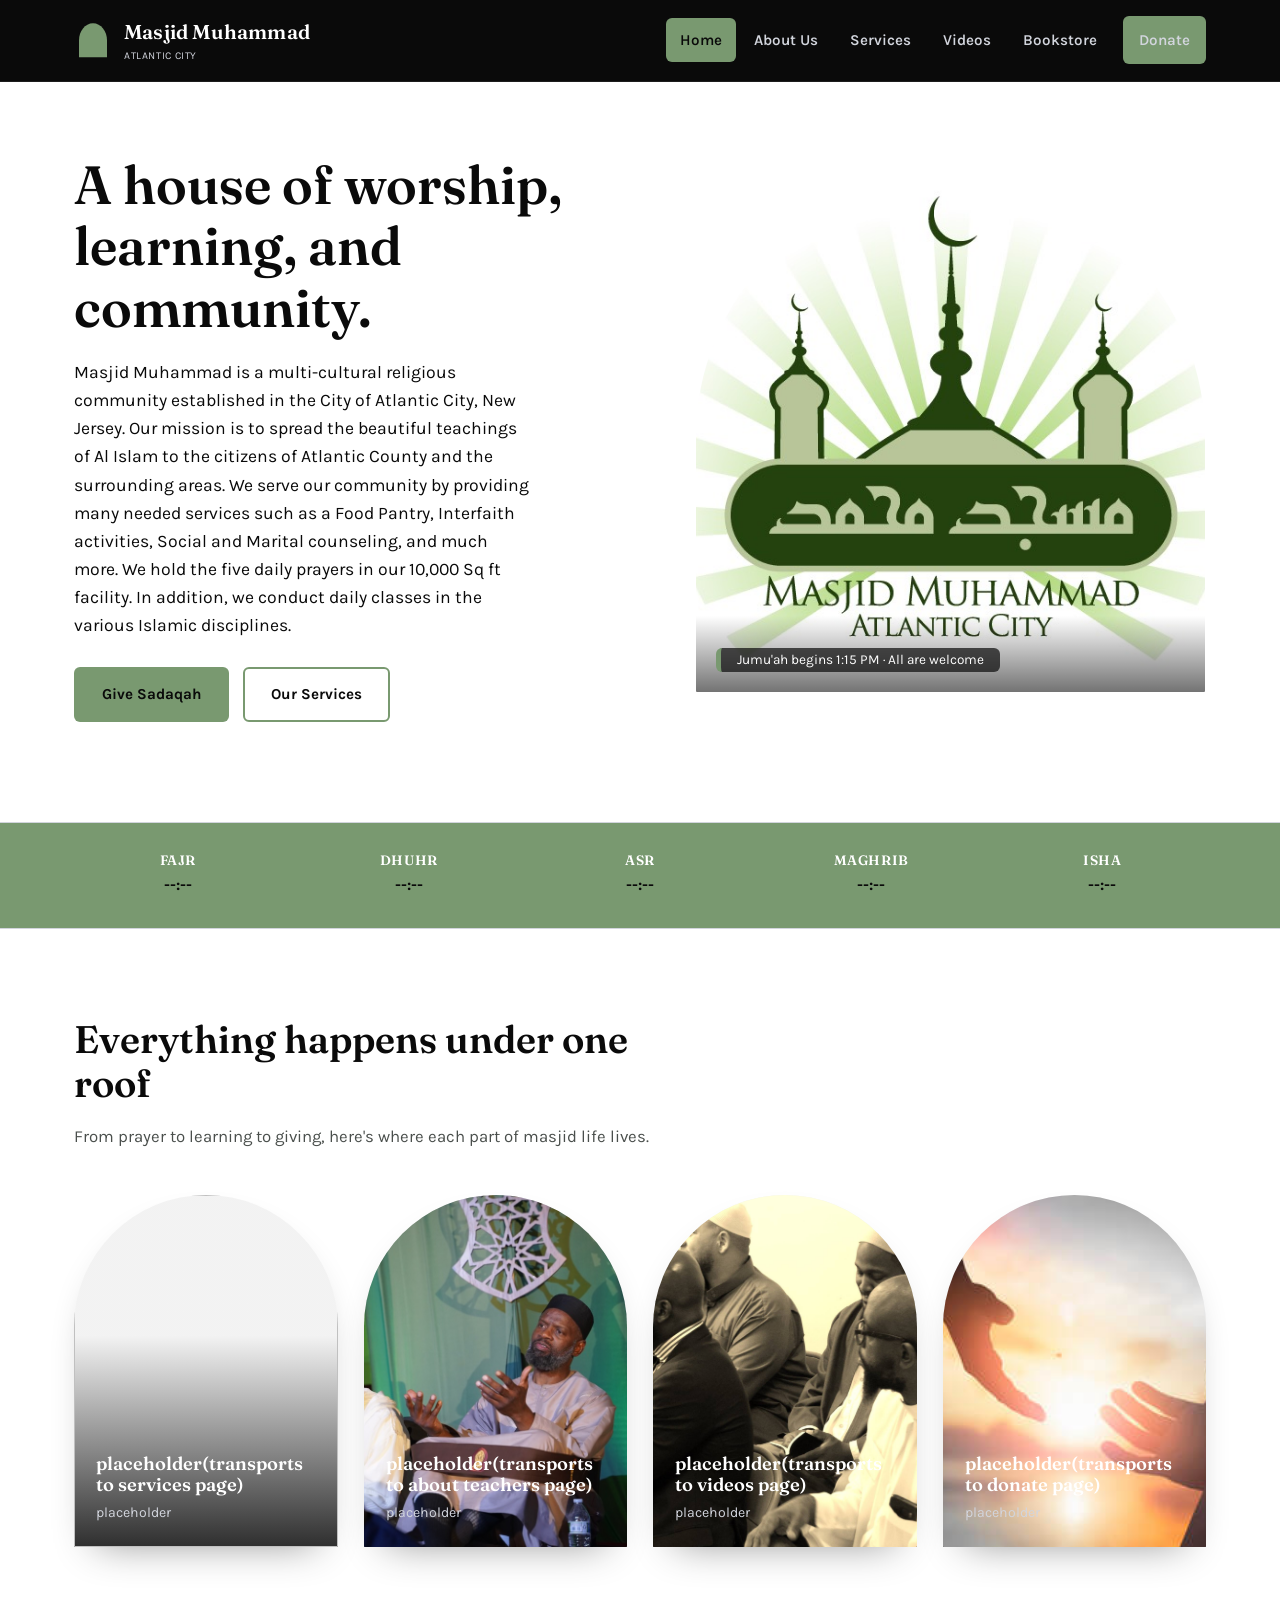
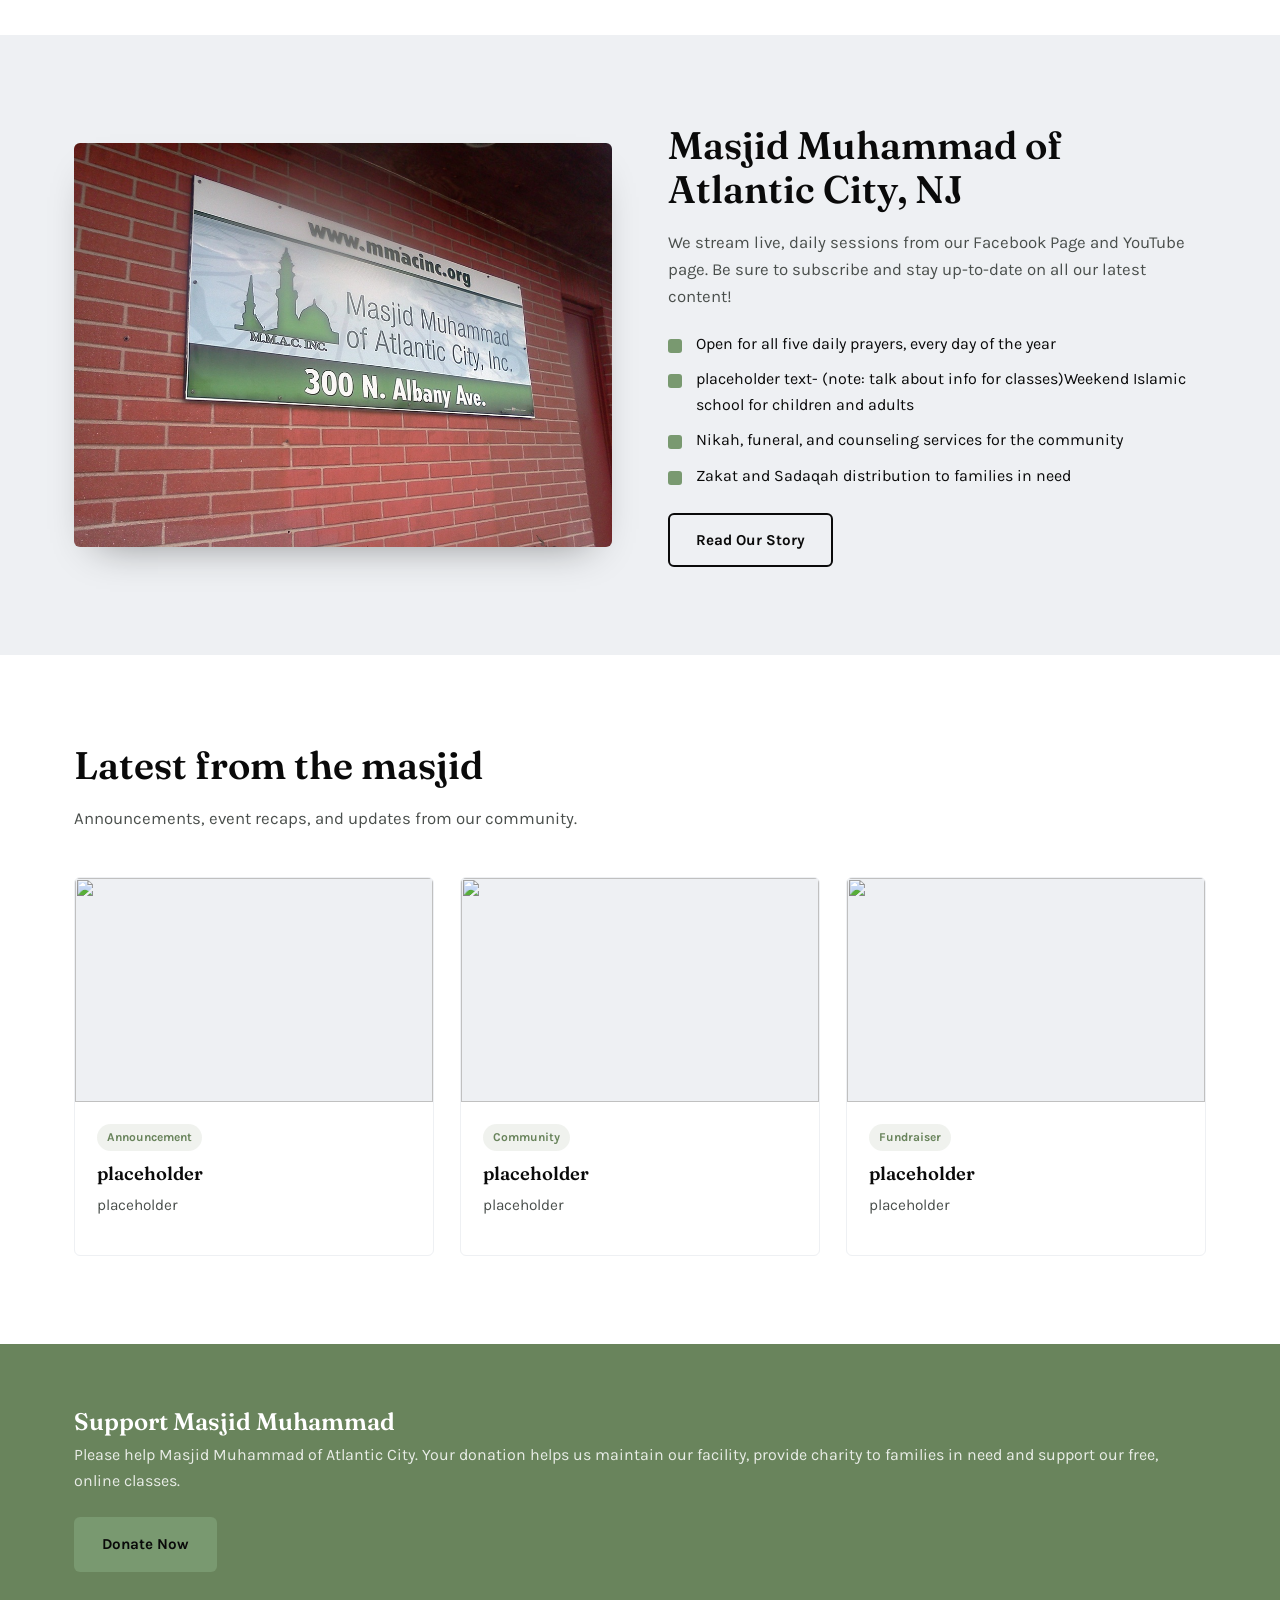
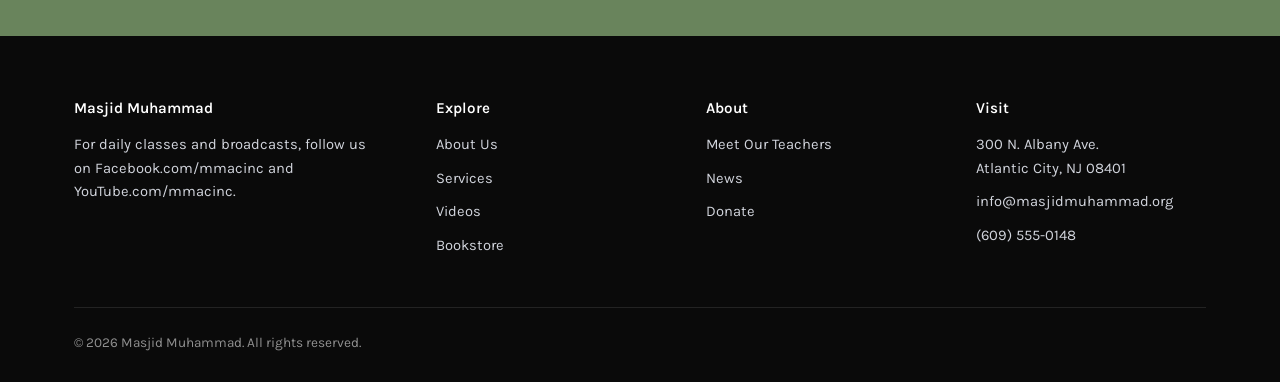
==== commit 36e90917: "made changes on about me and the subpages for about me" ====
--- a/index.html
+++ b/index.html
@@ -42,7 +42,7 @@
   <div class="container">
     <div class="hero-eyebrow-free">
       <h1>A house of worship, learning, and community.</h1>
-      <p class="lede">Masjid Muhammad welcomes families across Atlantic City for the five daily prayers, Jumu'ah, weekend Islamic school, and the everyday support that keeps a community strong.</p>
+      <p class="lede">Masjid Muhammad is a multi-cultural religious community established in the City of Atlantic City, New Jersey.  Our mission is to spread the beautiful teachings of Al Islam to the citizens of Atlantic County and the surrounding areas. We serve our community by providing many needed services such as a Food Pantry, Interfaith activities, Social and Marital counseling, and much more. We hold the five daily prayers in our 10,000 Sq ft facility. In addition, we conduct daily classes in the various Islamic disciplines.</p>
       <div class="hero-actions">
         <a href="donate.html" class="btn btn-primary">Give Sadaqah</a>
         <a href="services.html" class="btn btn-outline">Our Services</a>
@@ -57,10 +57,11 @@
 
 <div class="info-strip">
   <div class="container">
-    <div class="info-item"><h4>placeholder(add prayer timer)</h4><p>5:40 AM</p></div>
-    <div class="info-item"><h4>placeholder(add prayer timer)</h4><p>1:10 PM</p></div>
-    <div class="info-item"><h4>placeholder(add prayer timer)</h4><p>5:00 PM</p></div>
-    <div class="info-item"><h4>placeholder(add prayer timer)  </h4><p>Sunset · 8:30 PM</p></div>
+    <div class="info-item"><h4>Fajr</h4><p id="fajr-time">--:--</p></div>
+    <div class="info-item"><h4>Dhuhr</h4><p id="dhuhr-time">--:--</p></div>
+    <div class="info-item"><h4>Asr</h4><p id="asr-time">--:--</p></div>
+    <div class="info-item"><h4>Maghrib</h4><p id="maghrib-time">--:--</p></div>
+    <div class="info-item"><h4>Isha</h4><p id="isha-time">--:--</p></div>
   </div>
 </div>
 
@@ -76,15 +77,15 @@
         <div class="image-box-label"><h3>placeholder(transports to services page)</h3><span>placeholder</span></div>
       </a>
       <a class="image-box" href="about/teachers.html">
-        <img src="https://picsum.photos/seed/madrasa/500/650" alt="">
+        <img src="/images/amin6.jpeg" alt="">
         <div class="image-box-label"><h3>placeholder(transports to about teachers page)</h3><span>placeholder</span></div>
       </a>
       <a class="image-box" href="videos.html">
-        <img src="https://picsum.photos/seed/khutbah/500/650" alt="">
+        <img src="images/ppl2.jpg" alt="">
         <div class="image-box-label"><h3>placeholder(transports to videos page)</h3><span>placeholder</span></div>
       </a>
       <a class="image-box" href="donate.html">
-        <img src="https://picsum.photos/seed/community/500/650" alt="">
+        <img src="images/dono.jpeg" alt="">
         <div class="image-box-label"><h3>placeholder(transports to donate page)</h3><span>placeholder</span></div>
       </a>
     </div>
@@ -94,12 +95,12 @@
 <section style="background:var(--slate-dim)">
   <div class="container two-col">
     <div>
-      <img src="/images/mmac.jpg" alt="Front entrance of Masjid Muhammad" style="border-radius:var(--radius-sm);box-shadow:var(--shadow)">
+      <img src="images/mmac.jpg" alt="Front entrance of Masjid Muhammad" style="border-radius:var(--radius-sm);box-shadow:var(--shadow)">
     </div>
     <div>
       <div class="section-head" style="margin-bottom:20px">
-        <h2>Rooted in this community since day one</h2>
-        <p>Masjid Muhammad has been a place of prayer, learning, and gathering for Muslim families in Atlantic City. Our doors are open to worshippers, newcomers to Islam, and neighbors of every background.</p>
+        <h2>Masjid Muhammad of Atlantic City, NJ</h2>
+        <p>We stream live, daily sessions from our Facebook Page and YouTube page. Be sure to subscribe and stay up-to-date on all our latest content!</p>
       </div>
       <ul class="list-check">
         <li>Open for all five daily prayers, every day of the year</li>
@@ -151,7 +152,7 @@
   <div class="container">
     <div>
       <h2>Support Masjid Muhammad</h2>
-      <p>Every contribution helps keep our doors open and our programs running.</p>
+      <p>Please help Masjid Muhammad of Atlantic City. Your donation helps us maintain our facility, provide charity to families in need and support our free, online classes.</p>
     </div>
     <a href="donate.html" class="btn btn-primary">Donate Now</a>
   </div>
@@ -162,7 +163,7 @@
     <div class="footer-grid">
       <div class="footer-brand">
         <h4>Masjid Muhammad</h4>
-        <p>A community mosque serving Atlantic City with prayer, education, and support for every stage of life.</p>
+        <p>For daily classes and broadcasts, follow us on <a href="http://www.facebook.com/mmacinc" target="_blank" rel="noopener noreferrer">Facebook.com/mmacinc</a> and <a href="https://www.youtube.com/mmacinc" target="_blank" rel="noopener noreferrer">YouTube.com/mmacinc</a>.</p>
       </div>
       <div>
         <h4>Explore</h4>
@@ -192,7 +193,6 @@
     </div>
     <div class="footer-bottom">
       <span>&copy; 2026 Masjid Muhammad. All rights reserved.</span>
-      <span>Template site — content is placeholder</span>
     </div>
   </div>
 </footer>
--- a/assets/style.css
+++ b/assets/style.css
@@ -1,8 +1,5 @@
 /* =========================================================
-   Masjid Muhammad — shared styles
-   Palette: Black / Sage Green / Forest Green / Pale Slate / Dusty Olive
-   Type: Fraunces (display) + Karla (body)
-   Motif: mihrab arch, used for image frames + dividers
+   Masjid Muhammad css
    ========================================================= */
 
 :root{
@@ -133,8 +130,13 @@
   transition: color .2s ease, background .2s ease;
   display:block;
 }
-.main-nav a:hover, .main-nav a.active{ color: var(--white); background: rgba(255,255,255,0.06); }
-.has-dropdown{ position:relative; }
+.main-nav a:hover, .main-nav a.active{ 
+  color: var(--ink); 
+  background: var(--sage-green); }
+
+.has-dropdown{ 
+  position:relative; }
+
 .dropdown{
   position:absolute; top: calc(100% + 8px); left:0;
   background: var(--white);
@@ -205,7 +207,7 @@
 .hero-actions{ display:flex; gap:14px; flex-wrap:wrap; margin-top: 28px; }
 .hero-arch{
   position:relative;
-  aspect-ratio: 4/5;
+  aspect-ratio: 5/5;
   border-radius: var(--arch);
   overflow:hidden;
   border: 1px solid rgba(255,255,255,0.12);
@@ -214,17 +216,17 @@
 .hero-arch::after{
   content:"";
   position:absolute; inset:0;
-  background: linear-gradient(180deg, rgba(0,0,0,0) 55%, rgba(0,0,0,0.55) 100%);
+  background: linear-gradient(180deg, rgba(0,0,0,0) 85%, rgba(0,0,0,0.55) 100%);
 }
 .hero-badge{
   position:absolute; left:20px; bottom:20px; z-index:2;
   background: rgba(10,10,10,0.7);
-  backdrop-filter: blur(6px);
-  color: var(--white);
-  padding: 12px 16px;
+  backdrop-filter: blur(1px);
+  color: var(--white);
+  padding: 1px 16px;
   border-radius: var(--radius-sm);
   font-size: 0.85rem;
-  border-left: 3px solid var(--sage-green);
+  border-left: 5px solid var(--sage-green);
 }
 @media (max-width: 900px){
   .hero .container{ grid-template-columns: 1fr; }
@@ -315,17 +317,19 @@
 .band h2{ color:var(--white); margin-bottom:6px; }
 .band p{ color: rgba(255,255,255,0.85); margin:0; }
 
-/* ---------- Info strip ---------- */
+/* ---------- Info strip (live prayer times) ---------- */
 .info-strip{
   background: var(--sage-green);
   border-top: 1px solid var(--slate);
   border-bottom: 1px solid var(--slate);
 }
 .info-strip .container{
-  display:grid; grid-template-columns: repeat(4,1fr); gap: 24px; padding-top: 30px; padding-bottom:30px;
+  display:grid; grid-template-columns: repeat(5,1fr); gap: 24px; padding-top: 30px; padding-bottom:30px;
 }
 @media (max-width:800px){ .info-strip .container{ grid-template-columns: 1fr 1fr; } }
-.info-item h4{ font-size: 0.85rem; text-transform:none; color: var(--white); margin-bottom:4px; }
+@media (max-width:480px){ .info-strip .container{ grid-template-columns: 1fr; } }
+.info-item{ text-align:center; }
+.info-item h4{ font-size: 0.85rem; text-transform:uppercase; letter-spacing:0.04em; color: var(--white); margin-bottom:4px; }
 .info-item p{ margin:0; font-weight:700; }
 
 /* ---------- Footer ---------- */
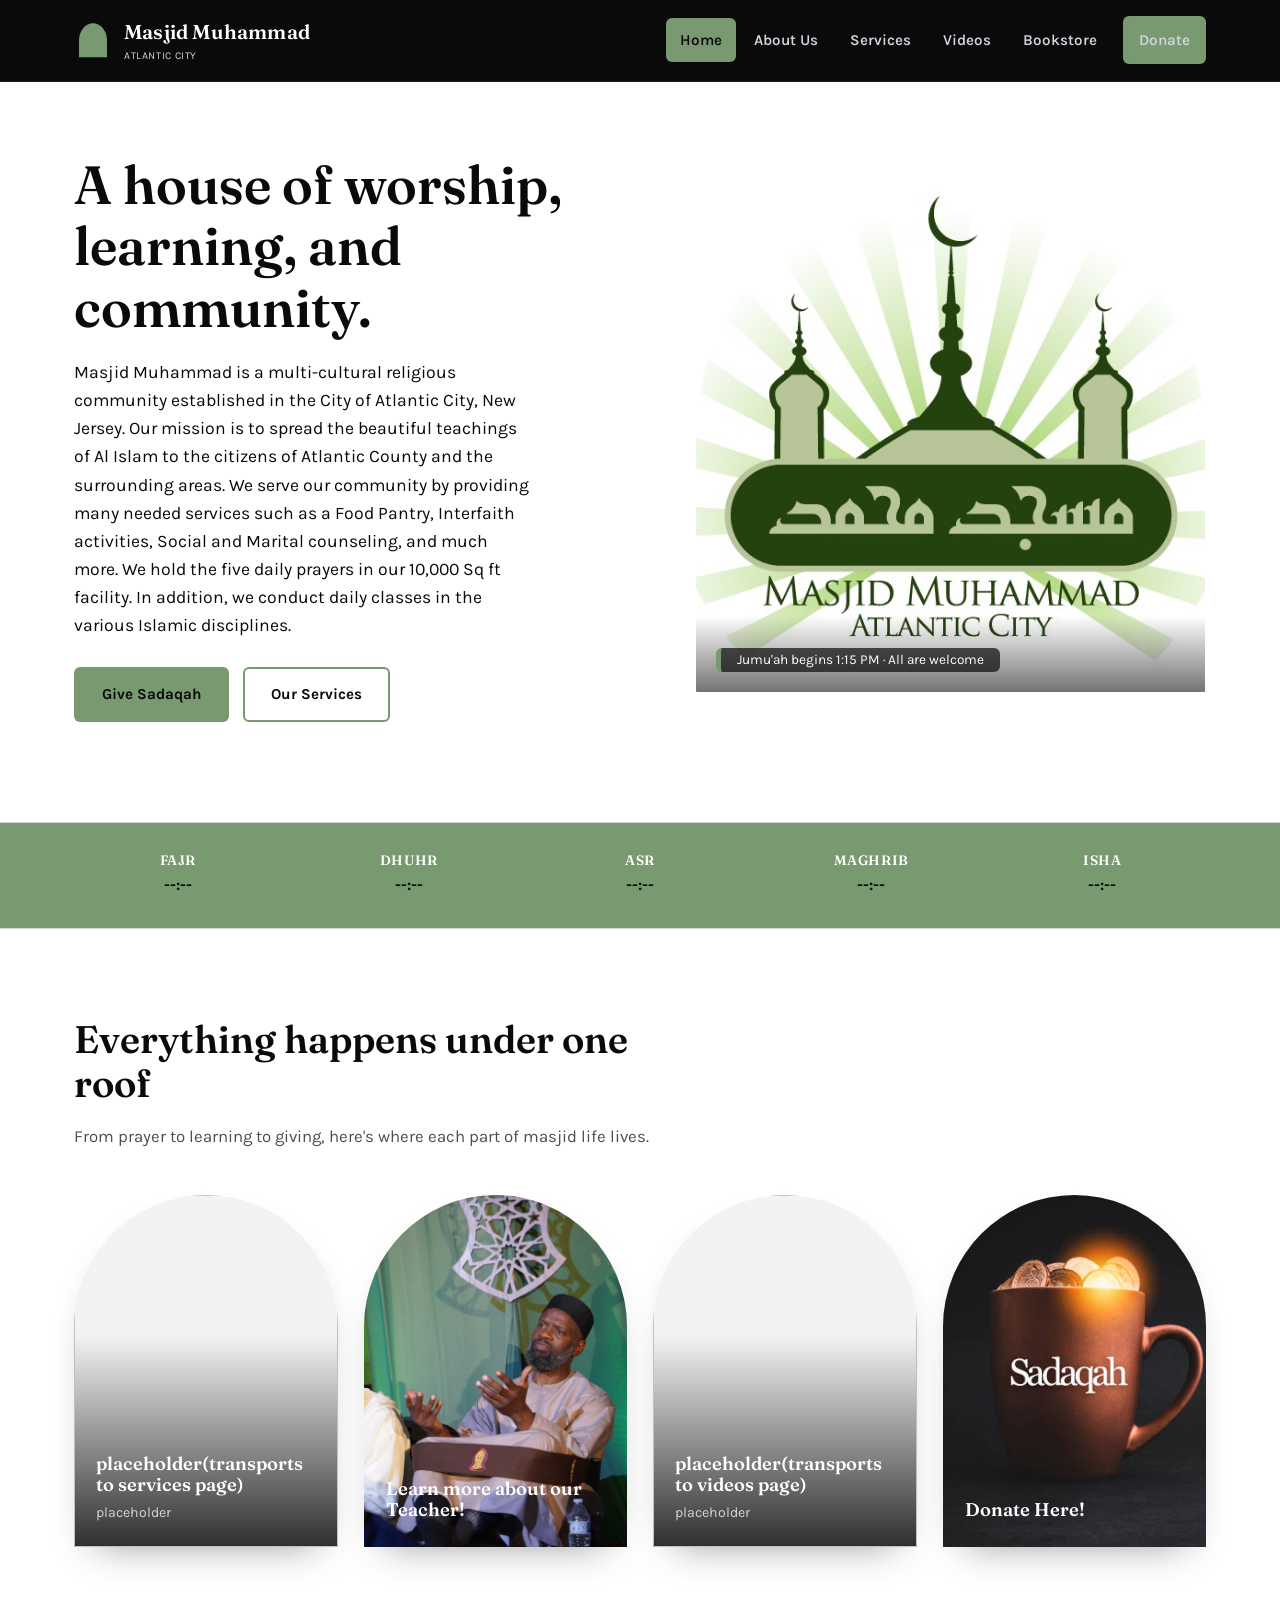
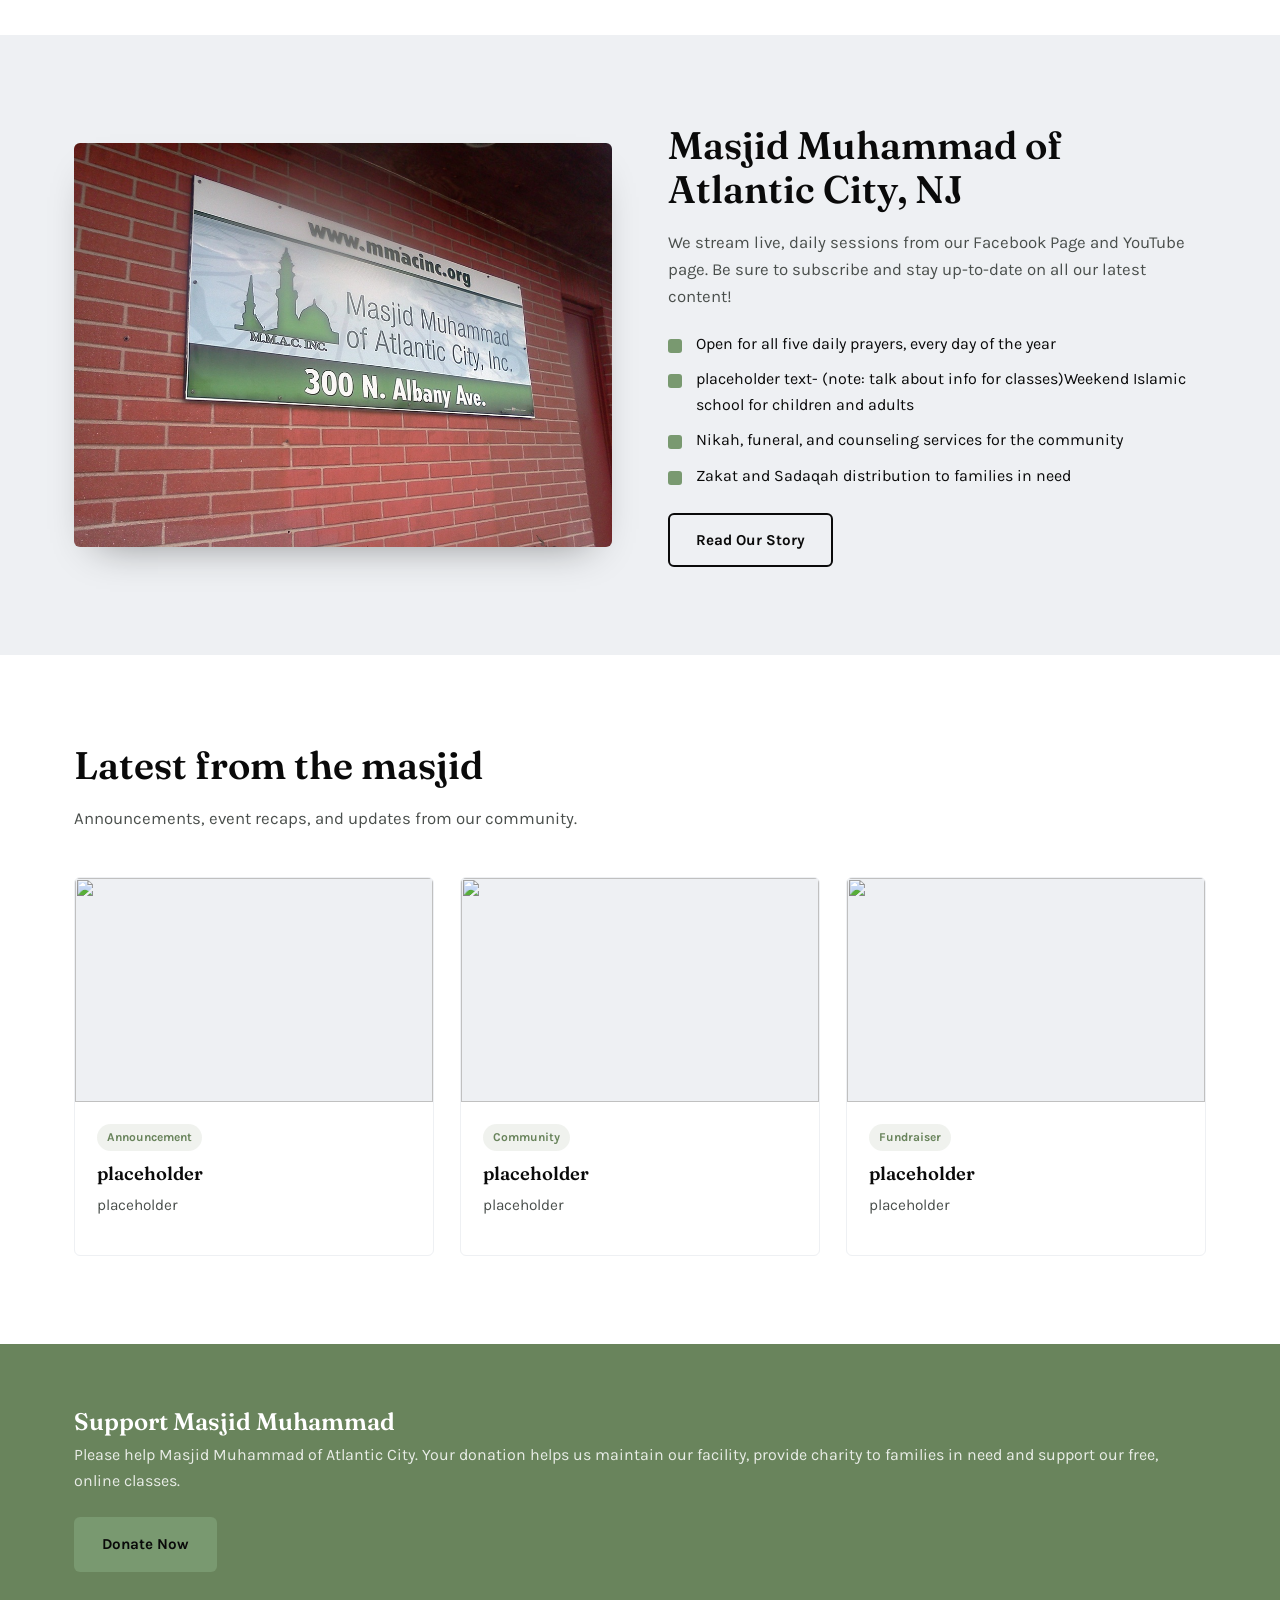
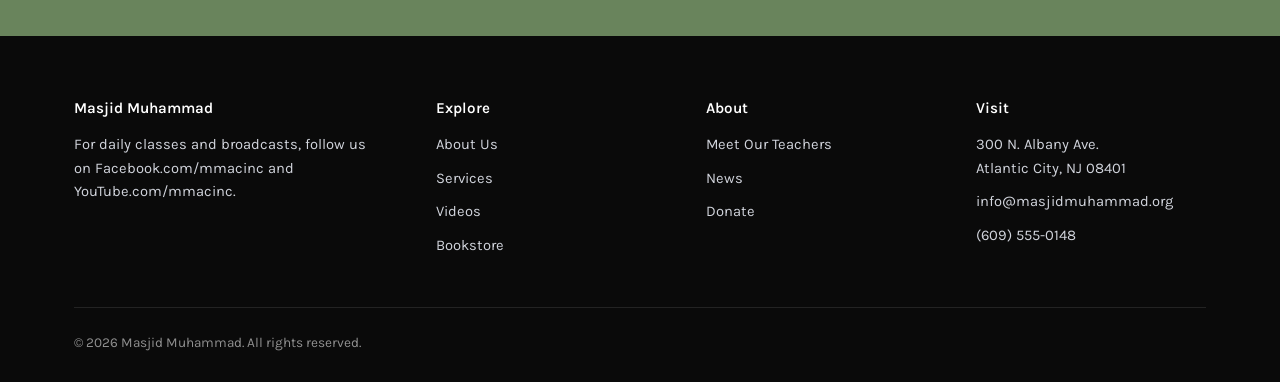
==== commit 42bbba00: "tweaked some cs and added more images to placeholders." ====
--- a/index.html
+++ b/index.html
@@ -78,15 +78,15 @@
       </a>
       <a class="image-box" href="about/teachers.html">
         <img src="/images/amin6.jpeg" alt="">
-        <div class="image-box-label"><h3>placeholder(transports to about teachers page)</h3><span>placeholder</span></div>
+        <div class="image-box-label"><h3>Learn more about our Teacher!</h3></div>
       </a>
       <a class="image-box" href="videos.html">
-        <img src="images/ppl2.jpg" alt="">
+        <img src="images/ppl2.jp  g" alt="">
         <div class="image-box-label"><h3>placeholder(transports to videos page)</h3><span>placeholder</span></div>
       </a>
       <a class="image-box" href="donate.html">
-        <img src="images/dono.jpeg" alt="">
-        <div class="image-box-label"><h3>placeholder(transports to donate page)</h3><span>placeholder</span></div>
+        <img src="images/sadaqah.jpg" alt="">
+        <div class="image-box-label"><h3>Donate Here!</h3></div>
       </a>
     </div>
   </div>
--- a/assets/style.css
+++ b/assets/style.css
@@ -254,6 +254,7 @@
   aspect-ratio: 3/4;
   color: var(--white);
   box-shadow: var(--shadow);
+  
 }
 .image-box img{ position:absolute; inset:0; width:100%; height:100%; object-fit:cover; transition: transform .4s ease; }
 .image-box:hover img{ transform: scale(1.06); }
